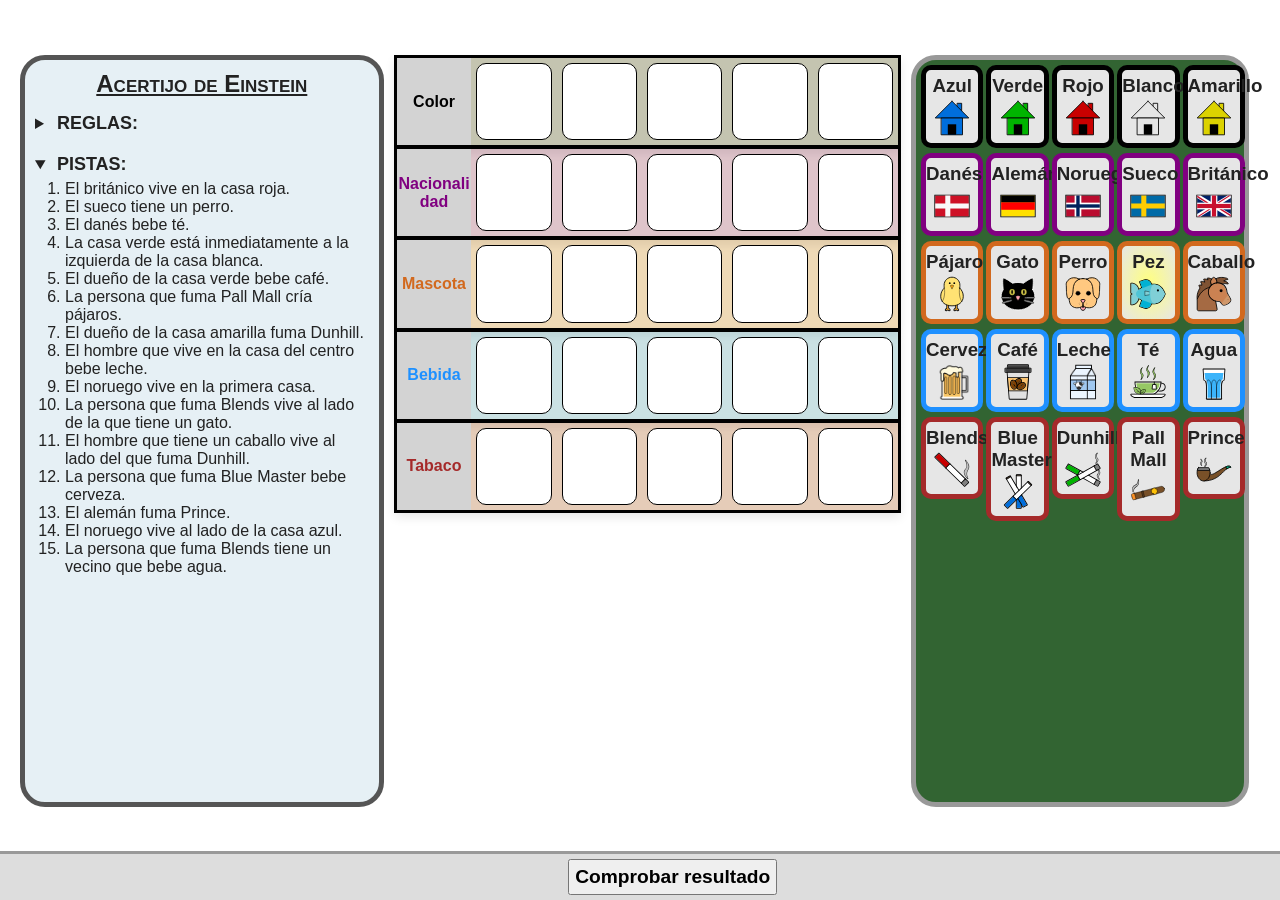
==== games/einstein.html @ dd062902 "Add files via upload" ====
<!DOCTYPE html>
<html lang="es">
<head>
    <meta charset="UTF-8">
    <meta name="viewport" content="width=device-width, initial-scale=1.0">
    <title>6U Games</title>

    <link rel="stylesheet" href="/css/css.css">
    <link rel="stylesheet" href="/css/einstein.css">
</head>

<body>
    <div class="container">

        <div id="hints-container">
            <h2>Acertijo de Einstein</h2>
            <div>
                <details>
                    <summary><h4>REGLAS:</h4></summary>
                    <ul>
                        <li>Hay cinco casas, cada una de un color diferente.</li>
                        <li>En cada casa vive una persona de una determinada nacionalidad.</li>
                        <li>Cada persona fuma una marca específica de tabaco, bebe una determinada bebida y tiene una mascota diferente.</li>
                        <li>Ninguna de las cinco personas comparte la misma nacionalidad, tabaco, bebida ni mascota.</li>
                        <li><span>OBJETIVO:</span> Descubrir dónde se encuentra el <b>PEZ</b>.</li>
                    </ul>
                </details>
            </div>
            <div>
                <details open>
                    <summary><h4>PISTAS:</h4></summary>
                    <ol class="clues">
                        <li>El británico vive en la casa roja.</li>
                        <li>El sueco tiene un perro.</li>
                        <li>El danés bebe té.</li>
                        <li>La casa verde está inmediatamente a la izquierda de la casa blanca.</li>
                        <li>El dueño de la casa verde bebe café.</li>
                        <li>La persona que fuma Pall Mall cría pájaros.</li>
                        <li>El dueño de la casa amarilla fuma Dunhill.</li>
                        <li>El hombre que vive en la casa del centro bebe leche.</li>
                        <li>El noruego vive en la primera casa.</li>
                        <li>La persona que fuma Blends vive al lado de la que tiene un gato.</li>
                        <li>El hombre que tiene un caballo vive al lado del que fuma Dunhill.</li>
                        <li>La persona que fuma Blue Master bebe cerveza.</li>
                        <li>El alemán fuma Prince.</li>
                        <li>El noruego vive al lado de la casa azul.</li>
                        <li>La persona que fuma Blends tiene un vecino que bebe agua.</li>
                    </ol>
                </details>
            </div>
        </div>


        <div id="categories-container">
            <div id="all-categories">
                <div class="category" id="colors-row">
                    <div class="gripper" draggable="true">Color</div>
                    <div class="cell"></div>
                    <div class="cell"></div>
                    <div class="cell"></div>
                    <div class="cell"></div>
                    <div class="cell"></div>
                </div>
                <div class="category" id="nationalities-row">
                    <div class="gripper" draggable="true">Nacionalidad</div>
                    <div class="cell"></div>
                    <div class="cell"></div>
                    <div class="cell"></div>
                    <div class="cell"></div>
                    <div class="cell"></div>
                </div>
                <div class="category" id="pets-row">
                    <div class="gripper" draggable="true">Mascota</div>
                    <div class="cell"></div>
                    <div class="cell"></div>
                    <div class="cell"></div>
                    <div class="cell"></div>
                    <div class="cell"></div>
                </div>
                <div class="category" id="drinks-row">
                    <div class="gripper" draggable="true">Bebida</div>
                    <div class="cell"></div>
                    <div class="cell"></div>
                    <div class="cell"></div>
                    <div class="cell"></div>
                    <div class="cell"></div>
                </div>
                <div class="category" id="tobaccos-row">
                    <div class="gripper" draggable="true">Tabaco</div>
                    <div class="cell"></div>
                    <div class="cell"></div>
                    <div class="cell"></div>
                    <div class="cell"></div>
                    <div class="cell"></div>
                </div>
            </div>
        </div>


        <div id="cards-container">
            <div id="cards-desk">

                <div class="card color" id="blue">
                    <h3>Azul</h3>
                    <img src="/assets/einstein/colors/blue.svg" alt="Color Azul">
                </div>
                <div class="card color" id="green">
                    <h3>Verde</h3>
                    <img src="/assets/einstein/colors/green.svg" alt="Color Verde">
                </div>
                <div class="card color" id="red">
                    <h3>Rojo</h3>
                    <img src="/assets/einstein/colors/red.svg" alt="Color Rojo">
                </div>
                <div class="card color" id="white">
                    <h3>Blanco</h3>
                    <img src="/assets/einstein/colors/white.svg" alt="Color Blanco">
                </div>
                <div class="card color" id="yellow">
                    <h3>Amarillo</h3>
                    <img src="/assets/einstein/colors/yellow.svg" alt="Color Amarillo">
                </div>

                <div class="card nationality" id="denmark">
                    <h3>Danés</h3>
                    <img src="/assets/einstein/nationalities/denmark.svg" alt="Nacionalidad Danés">
                </div>
                <div class="card nationality" id="germany">
                    <h3>Alemán</h3>
                    <img src="/assets/einstein/nationalities/germany.svg" alt="Nacionalidad Alemán">
                </div>
                <div class="card nationality" id="norway">
                    <h3>Noruego</h3>
                    <img src="/assets/einstein/nationalities/norway.svg" alt="Nacionalidad Noruego">
                </div>
                <div class="card nationality" id="sweden">
                    <h3>Sueco</h3>
                    <img src="/assets/einstein/nationalities/sweden.svg" alt="Nacionalidad Sueco">
                </div>
                <div class="card nationality" id="united-kingdom">
                    <h3>Británico</h3>
                    <img src="/assets/einstein/nationalities/united-kingdom.svg" alt="Nacionalidad Británico">
                </div>

                <div class="card pet" id="bird">
                    <h3>Pájaro</h3>
                    <img src="/assets/einstein/pets/bird.svg" alt="Mascota Pájaro">
                </div>
                <div class="card pet" id="cat">
                    <h3>Gato</h3>
                    <img src="/assets/einstein/pets/cat.svg" alt="Mascota Gato">
                </div>
                <div class="card pet" id="dog">
                    <h3>Perro</h3>
                    <img src="/assets/einstein/pets/dog.svg" alt="Mascota Perro">
                </div>
                <div class="card pet" id="fish">
                    <h3>Pez</h3>
                    <img src="/assets/einstein/pets/fish.svg" alt="Mascota Pez">
                </div>
                <div class="card pet" id="horse">
                    <h3>Caballo</h3>
                    <img src="/assets/einstein/pets/horse.svg" alt="Mascota Caballo">
                </div>

                <div class="card drink" id="beer">
                    <h3>Cerveza</h3>
                    <img src="/assets/einstein/drinks/beer.svg" alt="Bebida Cerveza">
                </div>
                <div class="card drink" id="coffee">
                    <h3>Café</h3>
                    <img src="/assets/einstein/drinks/coffee.svg" alt="Bebida Café">
                </div>
                <div class="card drink" id="milk">
                    <h3>Leche</h3>
                    <img src="/assets/einstein/drinks/milk.svg" alt="Bebida Leche">
                </div>
                <div class="card drink" id="tea">
                    <h3>Té</h3>
                    <img src="/assets/einstein/drinks/tea.svg" alt="Bebida Té">
                </div>
                <div class="card drink" id="water">
                    <h3>Agua</h3>
                    <img src="/assets/einstein/drinks/water.svg" alt="Bebida Agua">
                </div>

                <div class="card tobacco" id="blends">
                    <h3>Blends</h3>
                    <img src="/assets/einstein/tobaccos/blends.svg" alt="Tabaco Blends">
                </div>
                <div class="card tobacco" id="blue-master">
                    <h3>Blue Master</h3>
                    <img src="/assets/einstein/tobaccos/blue-master.svg" alt="Tabaco Bluemaster">
                </div>
                <div class="card tobacco" id="dunhill">
                    <h3>Dunhill</h3>
                    <img src="/assets/einstein/tobaccos/dunhill.svg" alt="Tabaco Dunhill">
                </div>
                <div class="card tobacco" id="pall-mall">
                    <h3>Pall Mall</h3>
                    <img src="/assets/einstein/tobaccos/pall-mall.svg" alt="Tabaco Pall Mall">
                </div>
                <div class="card tobacco" id="prince">
                    <h3>Prince</h3>
                    <img src="/assets/einstein/tobaccos/prince.svg" alt="Tabaco Prince">
                </div>

            </div>
        </div>

        <div id="check-container">
            <button class="button check-result" onclick="isResultCorrect();">Comprobar resultado</button>
            <h1 class="correct">¡Correcto!</h1>
            <h1 class="wrong">Incorrecto...</h1>
        </div>

    </div>
    <script src="/js/einstein.js"></script>
</body>
</html>
---- css/css.css ----
:root {
    /* color-scheme: light dark; */
    --bg-color: light-dark(#ccc, #222);
    --bg-color-2: light-dark(#ddd, #333);
    --fg-color: light-dark(#222, #ccc);
    --fg-color-2: light-dark(#333, #ddd);
}

* {
    -webkit-box-sizing: border-box;
    box-sizing: border-box;
    margin: 0px;
    padding: 0px;
    font-family: "Arial", sans-serif;
}

a {
    color: var(--fg-color);
    text-decoration: none;
}

body {
    color: var(--fg-color);
}

.container {
    margin-top: 50px;
}
---- css/einstein.css ----
html, body {
    height: 97%;
}

.container {
    display: flex;
    flex-wrap: nowrap;
    height: 90%;
    width: 98%;
}

/* HINTS CONTAINER */

#hints-container {
    background-color: rgb(230, 240, 245);
    border: 5px solid #555;
    border-radius: 25px;
    flex-basis: 30%;
    margin: 5px;
    margin-left: 20px;
    padding: 10px;
    overflow-y: auto;
}

h2 {
    text-align: center;
    text-decoration: underline;
    font-variant: small-caps;
}

ul, ol {
    padding-left: 30px;
    display: inline-block;
}

ol > li {
    width: 100%;
    cursor: pointer;
}

li span {
    font-weight: bold;
    text-decoration: underline;
}

summary > h4 {
    display: inline-block;
    font-size: large;
    margin: 5px;
    margin-top: 15px;
    cursor: pointer;
}

.checked {
    color: grey;
    text-decoration: line-through;
    font-style: italic;
}



/* CATEGORIES CONTAINER */

#categories-container {
    flex-basis: 42%;
    margin: 5px;
}

#all-categories {
    background-color: beige;
    border: 1px solid black;
}

#colors-row {
    background-color: rgb(0, 0, 0, 0.2);
}

#colors-row .gripper {
    color: black;
}

#nationalities-row {
    background-color: rgba(128, 0, 128, 0.2);
}

#nationalities-row .gripper {
    color: rgb(128, 0, 128);
}

#pets-row {
    background-color: rgba(210, 105, 30, 0.2);
}

#pets-row .gripper {
    color: rgb(210, 105, 30);
}

#drinks-row {
    background-color: rgba(30, 144, 255, 0.2);
}

#drinks-row .gripper {
    color: rgb(30, 144, 255);
}

#tobaccos-row {
    background-color: rgba(165, 42, 42, 0.2);
}

#tobaccos-row .gripper {
    color: rgb(165, 42, 42);
}

.category {
    display: flex;
    position: relative;
    border: 2px solid black;
    box-shadow: 0 5px 10px rgba(0, 0, 0, 0.1);
    width: 100%;
    height: 20%;
}

.gripper {
    display: flex;
    background-color: lightgrey;
    width: 20%;
    text-align: center;
    align-items: center;
    justify-content: center;
    font-weight: bold;
    cursor: row-resize;
    overflow-wrap: anywhere;
}

.cell {
    background-color: white;
    border: 1px solid black;
    border-radius: 10px;
    width: 20%;
    padding-bottom: 15%;
    margin: 5px;
}


/* CARDS CONTAINER (DESK) */
#cards-container {
    flex-basis: 28%;
    margin: 5px;
}

#cards-desk {
    border: 5px solid #999;
    border-radius: 25px;
    display: flex;
    position: relative;
    background-color: rgb(50, 100, 50);
    width: 100%;
    height: 100%;
    flex-wrap: wrap;
    align-content: start;
}

.card.color {
    border: 5px solid black;
}

.card.nationality {
    border: 5px solid rgb(128, 0, 128);
}

.card.pet {
    border: 5px solid rgb(210, 105, 30);
}

.card.drink {
    border: 5px solid rgb(30, 144, 255);
}

.card.tobacco {
    border: 5px solid rgb(165, 42, 42);
}

.card {
    background-color: rgb(230, 230, 230);
    border-radius: 10px;
    width: 19%;
    margin: 0 3px 5px 0;
    text-align: center;
    cursor: grab;
}

.card h3 {
    margin-top: 5px;
}

img {
    width: 80%;
}

.unselectable {
    -webkit-touch-callout: none;
    -webkit-user-select: none;
    -khtml-user-select: none;
    -moz-user-select: none;
    -ms-user-select: none;
    user-select: none;
}

#fish {
    background-image: radial-gradient(rgb(255, 255, 128), rgb(230, 230, 230));
}


/* CHECK CONTAINER */
#check-container {
    position: fixed;
    background-color: #ddd;
    border-top: 3px solid #999;
    bottom: 0;
    width: 100%;
    padding-left: 44%;
}

.button.check-result {
    margin: 5px;
    padding: 5px;
    font-size: larger;
    font-weight: bold;
}

.correct, .wrong {
    display: none;
}

.correct.active, .wrong.active {
    display: inline;
}

.correct {
    color: #0c0;
}

.wrong {
    color: red;
}
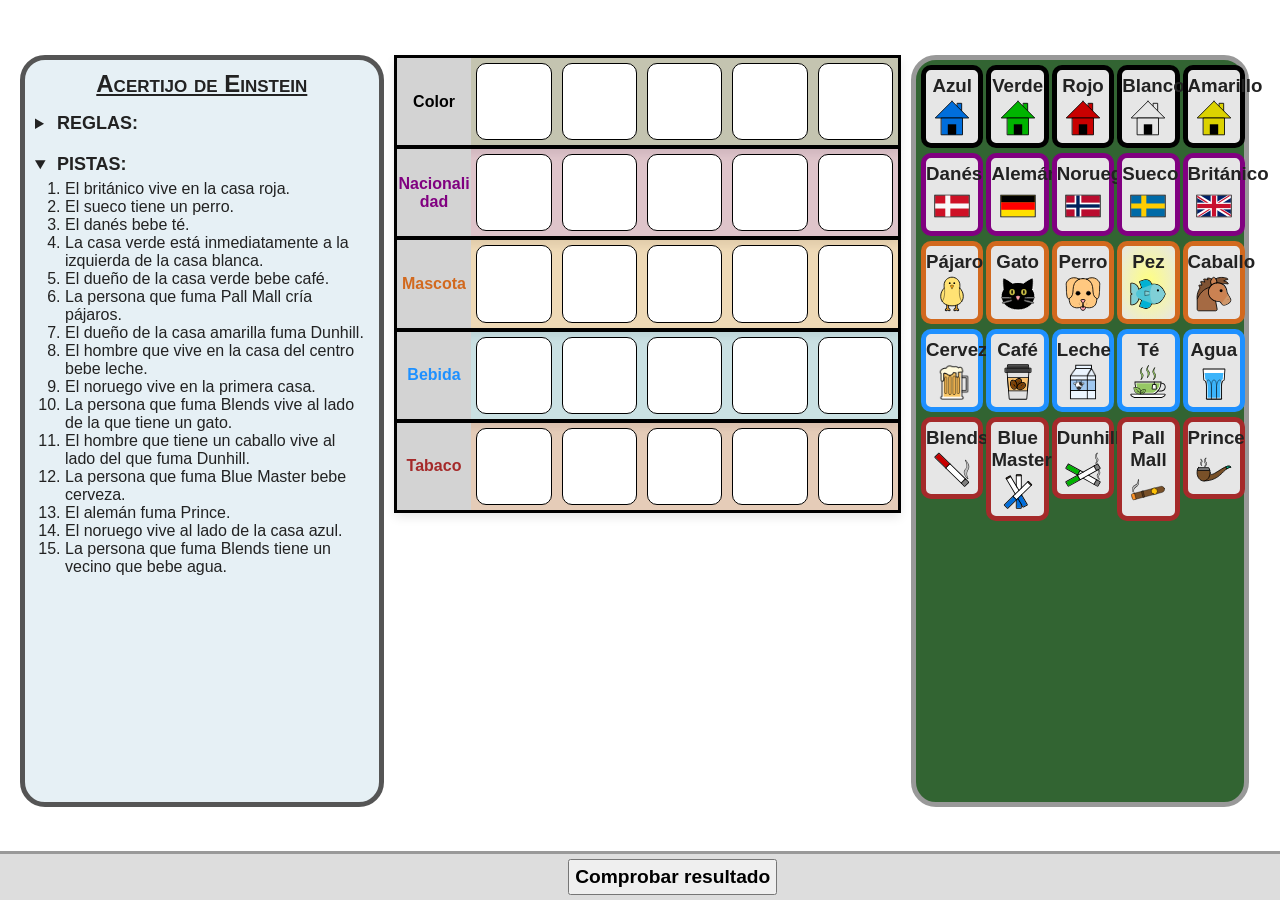
==== commit 0a72f53c: "Add files via upload" ====
--- a/games/einstein.html
+++ b/games/einstein.html
@@ -5,8 +5,8 @@
     <meta name="viewport" content="width=device-width, initial-scale=1.0">
     <title>6U Games</title>
 
-    <link rel="stylesheet" href="/css/css.css">
-    <link rel="stylesheet" href="/css/einstein.css">
+    <link rel="stylesheet" href="../css/css.css">
+    <link rel="stylesheet" href="../css/einstein.css">
 </head>
 
 <body>
@@ -215,6 +215,6 @@
         </div>
 
     </div>
-    <script src="/js/einstein.js"></script>
+    <script src="../js/einstein.js"></script>
 </body>
 </html>
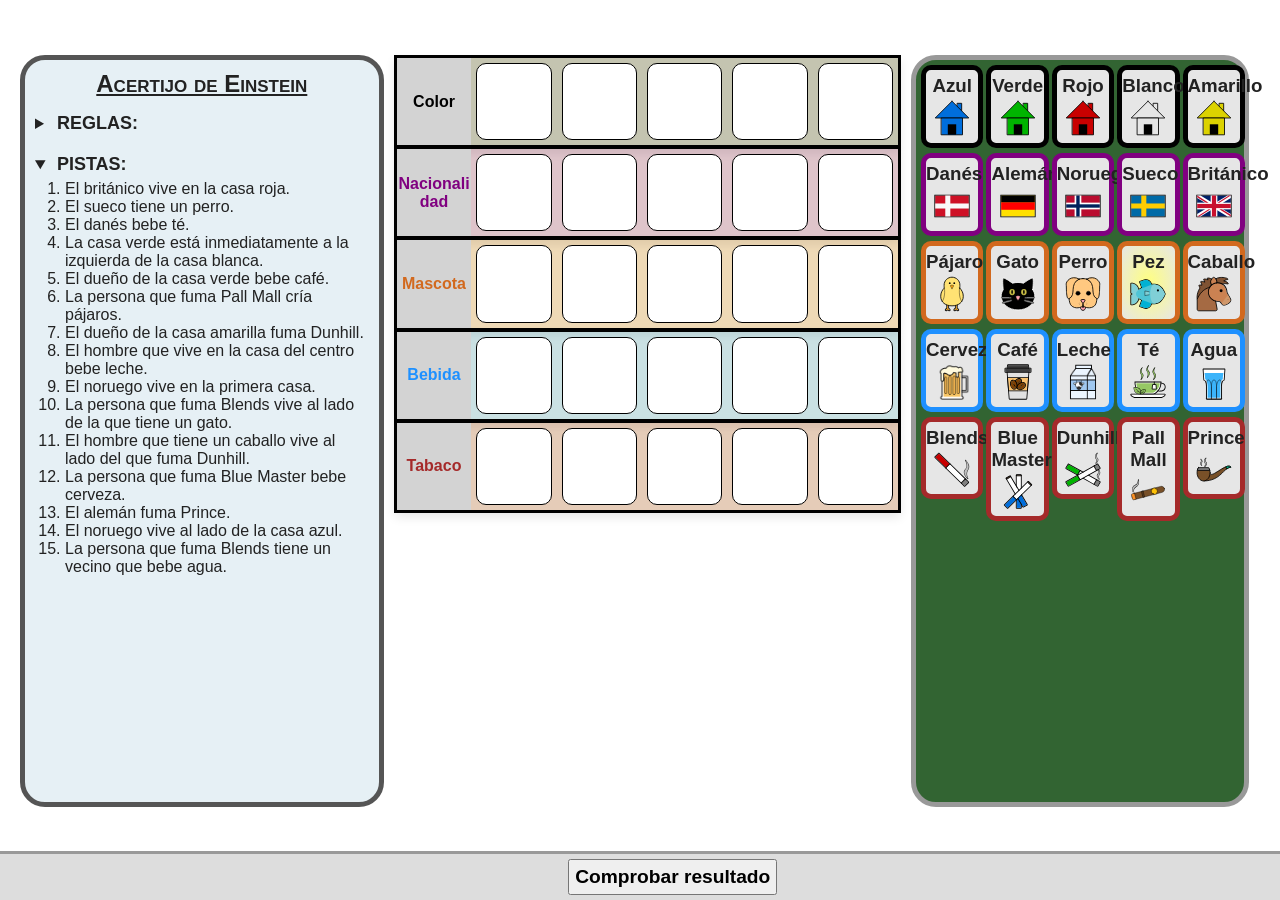
==== commit e2a35b08: "Add files via upload" ====
--- a/games/einstein.html
+++ b/games/einstein.html
@@ -5,8 +5,8 @@
     <meta name="viewport" content="width=device-width, initial-scale=1.0">
     <title>6U Games</title>
 
-    <link rel="stylesheet" href="../css/css.css">
-    <link rel="stylesheet" href="../css/einstein.css">
+    <link rel="stylesheet" href="/../css/css.css">
+    <link rel="stylesheet" href="/../css/einstein.css">
 </head>
 
 <body>
@@ -102,107 +102,107 @@
 
                 <div class="card color" id="blue">
                     <h3>Azul</h3>
-                    <img src="/assets/einstein/colors/blue.svg" alt="Color Azul">
+                    <img src="/../assets/einstein/colors/blue.svg" alt="Color Azul">
                 </div>
                 <div class="card color" id="green">
                     <h3>Verde</h3>
-                    <img src="/assets/einstein/colors/green.svg" alt="Color Verde">
+                    <img src="/../assets/einstein/colors/green.svg" alt="Color Verde">
                 </div>
                 <div class="card color" id="red">
                     <h3>Rojo</h3>
-                    <img src="/assets/einstein/colors/red.svg" alt="Color Rojo">
+                    <img src="/../assets/einstein/colors/red.svg" alt="Color Rojo">
                 </div>
                 <div class="card color" id="white">
                     <h3>Blanco</h3>
-                    <img src="/assets/einstein/colors/white.svg" alt="Color Blanco">
+                    <img src="/../assets/einstein/colors/white.svg" alt="Color Blanco">
                 </div>
                 <div class="card color" id="yellow">
                     <h3>Amarillo</h3>
-                    <img src="/assets/einstein/colors/yellow.svg" alt="Color Amarillo">
+                    <img src="/../assets/einstein/colors/yellow.svg" alt="Color Amarillo">
                 </div>
 
                 <div class="card nationality" id="denmark">
                     <h3>Danés</h3>
-                    <img src="/assets/einstein/nationalities/denmark.svg" alt="Nacionalidad Danés">
+                    <img src="/../assets/einstein/nationalities/denmark.svg" alt="Nacionalidad Danés">
                 </div>
                 <div class="card nationality" id="germany">
                     <h3>Alemán</h3>
-                    <img src="/assets/einstein/nationalities/germany.svg" alt="Nacionalidad Alemán">
+                    <img src="/../assets/einstein/nationalities/germany.svg" alt="Nacionalidad Alemán">
                 </div>
                 <div class="card nationality" id="norway">
                     <h3>Noruego</h3>
-                    <img src="/assets/einstein/nationalities/norway.svg" alt="Nacionalidad Noruego">
+                    <img src="/../assets/einstein/nationalities/norway.svg" alt="Nacionalidad Noruego">
                 </div>
                 <div class="card nationality" id="sweden">
                     <h3>Sueco</h3>
-                    <img src="/assets/einstein/nationalities/sweden.svg" alt="Nacionalidad Sueco">
+                    <img src="/../assets/einstein/nationalities/sweden.svg" alt="Nacionalidad Sueco">
                 </div>
                 <div class="card nationality" id="united-kingdom">
                     <h3>Británico</h3>
-                    <img src="/assets/einstein/nationalities/united-kingdom.svg" alt="Nacionalidad Británico">
+                    <img src="/../assets/einstein/nationalities/united-kingdom.svg" alt="Nacionalidad Británico">
                 </div>
 
                 <div class="card pet" id="bird">
                     <h3>Pájaro</h3>
-                    <img src="/assets/einstein/pets/bird.svg" alt="Mascota Pájaro">
+                    <img src="/../assets/einstein/pets/bird.svg" alt="Mascota Pájaro">
                 </div>
                 <div class="card pet" id="cat">
                     <h3>Gato</h3>
-                    <img src="/assets/einstein/pets/cat.svg" alt="Mascota Gato">
+                    <img src="/../assets/einstein/pets/cat.svg" alt="Mascota Gato">
                 </div>
                 <div class="card pet" id="dog">
                     <h3>Perro</h3>
-                    <img src="/assets/einstein/pets/dog.svg" alt="Mascota Perro">
+                    <img src="/../assets/einstein/pets/dog.svg" alt="Mascota Perro">
                 </div>
                 <div class="card pet" id="fish">
                     <h3>Pez</h3>
-                    <img src="/assets/einstein/pets/fish.svg" alt="Mascota Pez">
+                    <img src="/../assets/einstein/pets/fish.svg" alt="Mascota Pez">
                 </div>
                 <div class="card pet" id="horse">
                     <h3>Caballo</h3>
-                    <img src="/assets/einstein/pets/horse.svg" alt="Mascota Caballo">
+                    <img src="/../assets/einstein/pets/horse.svg" alt="Mascota Caballo">
                 </div>
 
                 <div class="card drink" id="beer">
                     <h3>Cerveza</h3>
-                    <img src="/assets/einstein/drinks/beer.svg" alt="Bebida Cerveza">
+                    <img src="/../assets/einstein/drinks/beer.svg" alt="Bebida Cerveza">
                 </div>
                 <div class="card drink" id="coffee">
                     <h3>Café</h3>
-                    <img src="/assets/einstein/drinks/coffee.svg" alt="Bebida Café">
+                    <img src="/../assets/einstein/drinks/coffee.svg" alt="Bebida Café">
                 </div>
                 <div class="card drink" id="milk">
                     <h3>Leche</h3>
-                    <img src="/assets/einstein/drinks/milk.svg" alt="Bebida Leche">
+                    <img src="/../assets/einstein/drinks/milk.svg" alt="Bebida Leche">
                 </div>
                 <div class="card drink" id="tea">
                     <h3>Té</h3>
-                    <img src="/assets/einstein/drinks/tea.svg" alt="Bebida Té">
+                    <img src="/../assets/einstein/drinks/tea.svg" alt="Bebida Té">
                 </div>
                 <div class="card drink" id="water">
                     <h3>Agua</h3>
-                    <img src="/assets/einstein/drinks/water.svg" alt="Bebida Agua">
+                    <img src="/../assets/einstein/drinks/water.svg" alt="Bebida Agua">
                 </div>
 
                 <div class="card tobacco" id="blends">
                     <h3>Blends</h3>
-                    <img src="/assets/einstein/tobaccos/blends.svg" alt="Tabaco Blends">
+                    <img src="/../assets/einstein/tobaccos/blends.svg" alt="Tabaco Blends">
                 </div>
                 <div class="card tobacco" id="blue-master">
                     <h3>Blue Master</h3>
-                    <img src="/assets/einstein/tobaccos/blue-master.svg" alt="Tabaco Bluemaster">
+                    <img src="/../assets/einstein/tobaccos/blue-master.svg" alt="Tabaco Bluemaster">
                 </div>
                 <div class="card tobacco" id="dunhill">
                     <h3>Dunhill</h3>
-                    <img src="/assets/einstein/tobaccos/dunhill.svg" alt="Tabaco Dunhill">
+                    <img src="/../assets/einstein/tobaccos/dunhill.svg" alt="Tabaco Dunhill">
                 </div>
                 <div class="card tobacco" id="pall-mall">
                     <h3>Pall Mall</h3>
-                    <img src="/assets/einstein/tobaccos/pall-mall.svg" alt="Tabaco Pall Mall">
+                    <img src="/../assets/einstein/tobaccos/pall-mall.svg" alt="Tabaco Pall Mall">
                 </div>
                 <div class="card tobacco" id="prince">
                     <h3>Prince</h3>
-                    <img src="/assets/einstein/tobaccos/prince.svg" alt="Tabaco Prince">
+                    <img src="/../assets/einstein/tobaccos/prince.svg" alt="Tabaco Prince">
                 </div>
 
             </div>
@@ -215,6 +215,6 @@
         </div>
 
     </div>
-    <script src="../js/einstein.js"></script>
+    <script src="/../js/einstein.js"></script>
 </body>
 </html>
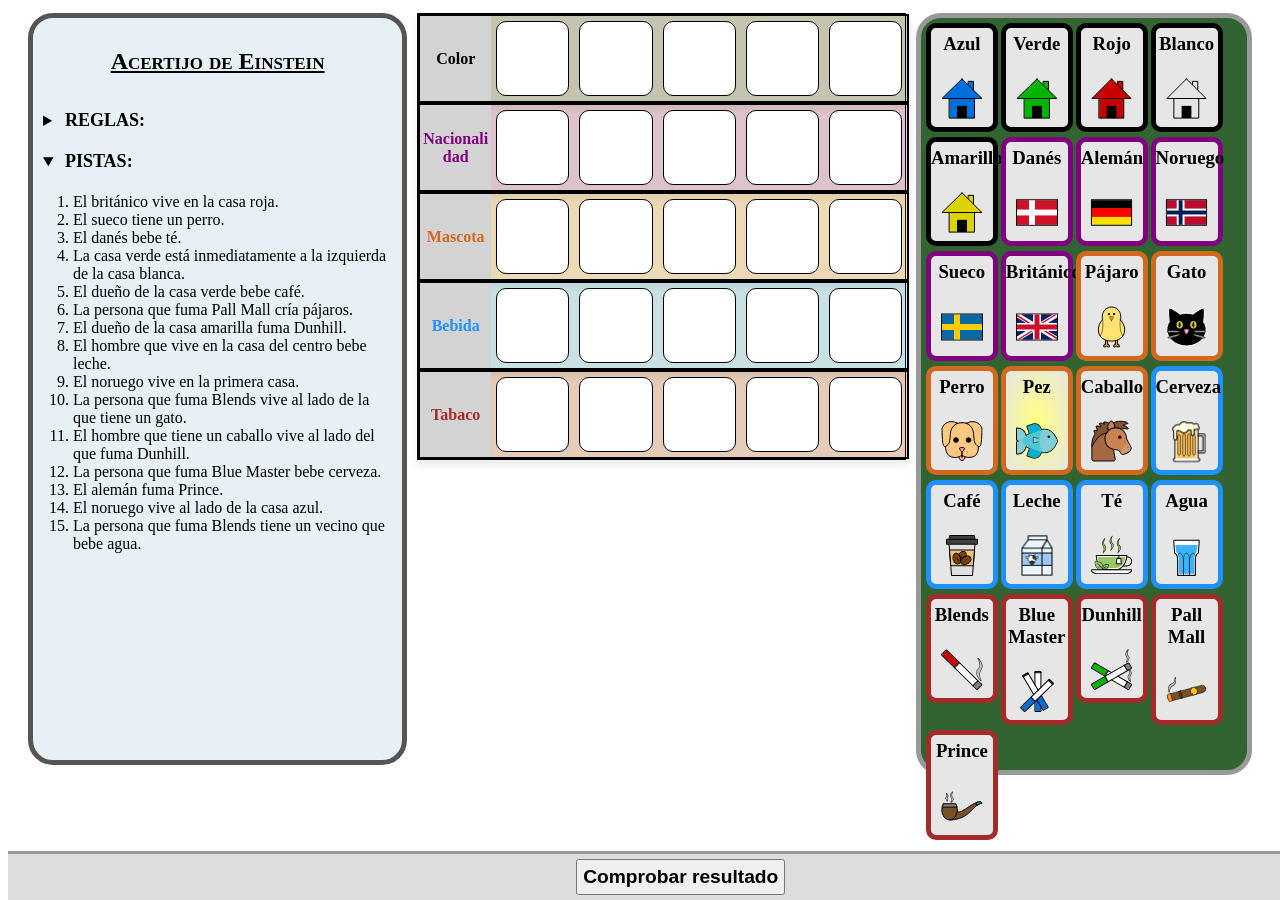
==== commit 428cc1fd: "Add files via upload" ====
--- a/games/einstein.html
+++ b/games/einstein.html
@@ -5,8 +5,8 @@
     <meta name="viewport" content="width=device-width, initial-scale=1.0">
     <title>6U Games</title>
 
-    <link rel="stylesheet" href="/../css/css.css">
-    <link rel="stylesheet" href="/../css/einstein.css">
+    <link rel="stylesheet" href="../global/css.css">
+    <link rel="stylesheet" href="../css/einstein.css">
 </head>
 
 <body>
@@ -102,107 +102,107 @@
 
                 <div class="card color" id="blue">
                     <h3>Azul</h3>
-                    <img src="/../assets/einstein/colors/blue.svg" alt="Color Azul">
+                    <img src="../assets/images/einstein/colors/blue.svg" alt="Color Azul">
                 </div>
                 <div class="card color" id="green">
                     <h3>Verde</h3>
-                    <img src="/../assets/einstein/colors/green.svg" alt="Color Verde">
+                    <img src="../assets/images/einstein/colors/green.svg" alt="Color Verde">
                 </div>
                 <div class="card color" id="red">
                     <h3>Rojo</h3>
-                    <img src="/../assets/einstein/colors/red.svg" alt="Color Rojo">
+                    <img src="../assets/images/einstein/colors/red.svg" alt="Color Rojo">
                 </div>
                 <div class="card color" id="white">
                     <h3>Blanco</h3>
-                    <img src="/../assets/einstein/colors/white.svg" alt="Color Blanco">
+                    <img src="../assets/images/einstein/colors/white.svg" alt="Color Blanco">
                 </div>
                 <div class="card color" id="yellow">
                     <h3>Amarillo</h3>
-                    <img src="/../assets/einstein/colors/yellow.svg" alt="Color Amarillo">
+                    <img src="../assets/images/einstein/colors/yellow.svg" alt="Color Amarillo">
                 </div>
 
                 <div class="card nationality" id="denmark">
                     <h3>Danés</h3>
-                    <img src="/../assets/einstein/nationalities/denmark.svg" alt="Nacionalidad Danés">
+                    <img src="../assets/images/einstein/nationalities/denmark.svg" alt="Nacionalidad Danés">
                 </div>
                 <div class="card nationality" id="germany">
                     <h3>Alemán</h3>
-                    <img src="/../assets/einstein/nationalities/germany.svg" alt="Nacionalidad Alemán">
+                    <img src="../assets/images/einstein/nationalities/germany.svg" alt="Nacionalidad Alemán">
                 </div>
                 <div class="card nationality" id="norway">
                     <h3>Noruego</h3>
-                    <img src="/../assets/einstein/nationalities/norway.svg" alt="Nacionalidad Noruego">
+                    <img src="../assets/images/einstein/nationalities/norway.svg" alt="Nacionalidad Noruego">
                 </div>
                 <div class="card nationality" id="sweden">
                     <h3>Sueco</h3>
-                    <img src="/../assets/einstein/nationalities/sweden.svg" alt="Nacionalidad Sueco">
+                    <img src="../assets/images/einstein/nationalities/sweden.svg" alt="Nacionalidad Sueco">
                 </div>
                 <div class="card nationality" id="united-kingdom">
                     <h3>Británico</h3>
-                    <img src="/../assets/einstein/nationalities/united-kingdom.svg" alt="Nacionalidad Británico">
+                    <img src="../assets/images/einstein/nationalities/united-kingdom.svg" alt="Nacionalidad Británico">
                 </div>
 
                 <div class="card pet" id="bird">
                     <h3>Pájaro</h3>
-                    <img src="/../assets/einstein/pets/bird.svg" alt="Mascota Pájaro">
+                    <img src="../assets/images/einstein/pets/bird.svg" alt="Mascota Pájaro">
                 </div>
                 <div class="card pet" id="cat">
                     <h3>Gato</h3>
-                    <img src="/../assets/einstein/pets/cat.svg" alt="Mascota Gato">
+                    <img src="../assets/images/einstein/pets/cat.svg" alt="Mascota Gato">
                 </div>
                 <div class="card pet" id="dog">
                     <h3>Perro</h3>
-                    <img src="/../assets/einstein/pets/dog.svg" alt="Mascota Perro">
+                    <img src="../assets/images/einstein/pets/dog.svg" alt="Mascota Perro">
                 </div>
                 <div class="card pet" id="fish">
                     <h3>Pez</h3>
-                    <img src="/../assets/einstein/pets/fish.svg" alt="Mascota Pez">
+                    <img src="../assets/images/einstein/pets/fish.svg" alt="Mascota Pez">
                 </div>
                 <div class="card pet" id="horse">
                     <h3>Caballo</h3>
-                    <img src="/../assets/einstein/pets/horse.svg" alt="Mascota Caballo">
+                    <img src="../assets/images/einstein/pets/horse.svg" alt="Mascota Caballo">
                 </div>
 
                 <div class="card drink" id="beer">
                     <h3>Cerveza</h3>
-                    <img src="/../assets/einstein/drinks/beer.svg" alt="Bebida Cerveza">
+                    <img src="../assets/images/einstein/drinks/beer.svg" alt="Bebida Cerveza">
                 </div>
                 <div class="card drink" id="coffee">
                     <h3>Café</h3>
-                    <img src="/../assets/einstein/drinks/coffee.svg" alt="Bebida Café">
+                    <img src="../assets/images/einstein/drinks/coffee.svg" alt="Bebida Café">
                 </div>
                 <div class="card drink" id="milk">
                     <h3>Leche</h3>
-                    <img src="/../assets/einstein/drinks/milk.svg" alt="Bebida Leche">
+                    <img src="../assets/images/einstein/drinks/milk.svg" alt="Bebida Leche">
                 </div>
                 <div class="card drink" id="tea">
                     <h3>Té</h3>
-                    <img src="/../assets/einstein/drinks/tea.svg" alt="Bebida Té">
+                    <img src="../assets/images/einstein/drinks/tea.svg" alt="Bebida Té">
                 </div>
                 <div class="card drink" id="water">
                     <h3>Agua</h3>
-                    <img src="/../assets/einstein/drinks/water.svg" alt="Bebida Agua">
+                    <img src="../assets/images/einstein/drinks/water.svg" alt="Bebida Agua">
                 </div>
 
                 <div class="card tobacco" id="blends">
                     <h3>Blends</h3>
-                    <img src="/../assets/einstein/tobaccos/blends.svg" alt="Tabaco Blends">
+                    <img src="../assets/images/einstein/tobaccos/blends.svg" alt="Tabaco Blends">
                 </div>
                 <div class="card tobacco" id="blue-master">
                     <h3>Blue Master</h3>
-                    <img src="/../assets/einstein/tobaccos/blue-master.svg" alt="Tabaco Bluemaster">
+                    <img src="../assets/images/einstein/tobaccos/blue-master.svg" alt="Tabaco Bluemaster">
                 </div>
                 <div class="card tobacco" id="dunhill">
                     <h3>Dunhill</h3>
-                    <img src="/../assets/einstein/tobaccos/dunhill.svg" alt="Tabaco Dunhill">
+                    <img src="../assets/images/einstein/tobaccos/dunhill.svg" alt="Tabaco Dunhill">
                 </div>
                 <div class="card tobacco" id="pall-mall">
                     <h3>Pall Mall</h3>
-                    <img src="/../assets/einstein/tobaccos/pall-mall.svg" alt="Tabaco Pall Mall">
+                    <img src="../assets/images/einstein/tobaccos/pall-mall.svg" alt="Tabaco Pall Mall">
                 </div>
                 <div class="card tobacco" id="prince">
                     <h3>Prince</h3>
-                    <img src="/../assets/einstein/tobaccos/prince.svg" alt="Tabaco Prince">
+                    <img src="../assets/images/einstein/tobaccos/prince.svg" alt="Tabaco Prince">
                 </div>
 
             </div>
@@ -215,6 +215,6 @@
         </div>
 
     </div>
-    <script src="/../js/einstein.js"></script>
+    <script src="../js/einstein.js"></script>
 </body>
 </html>
